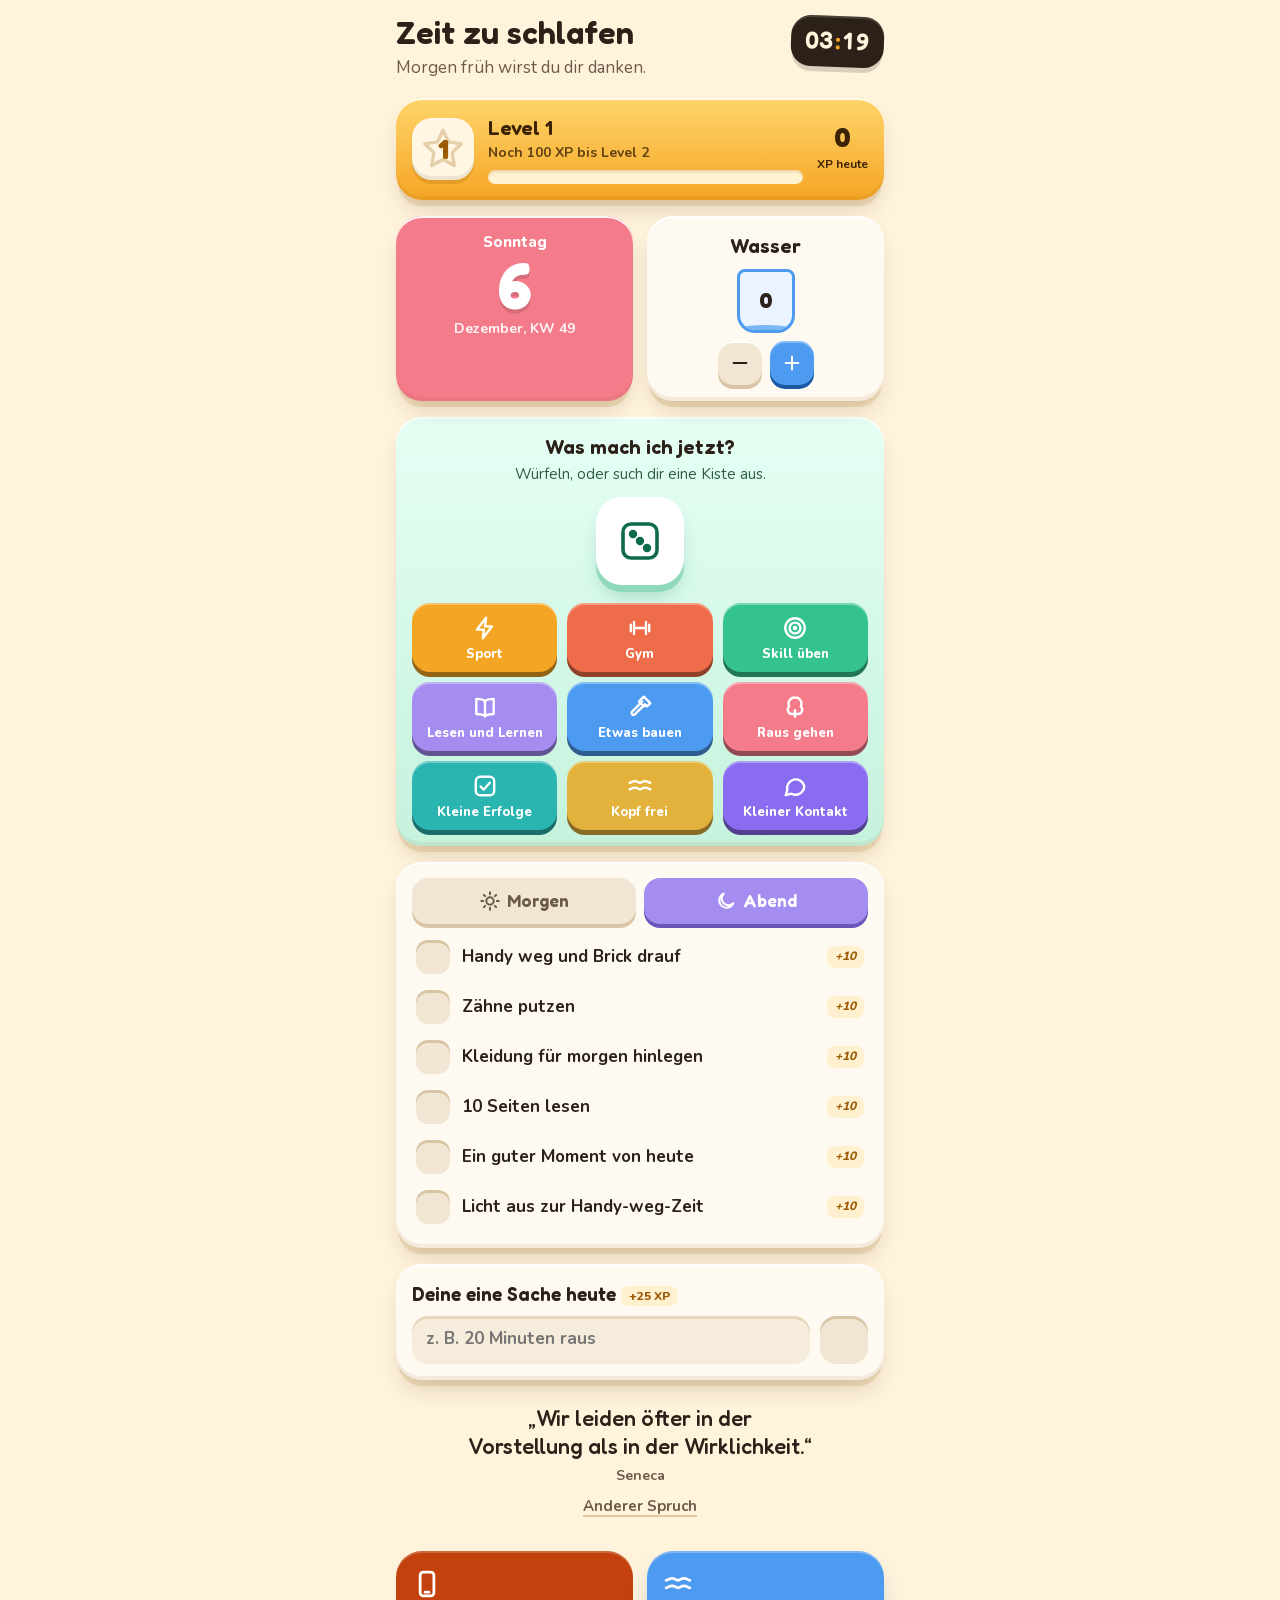
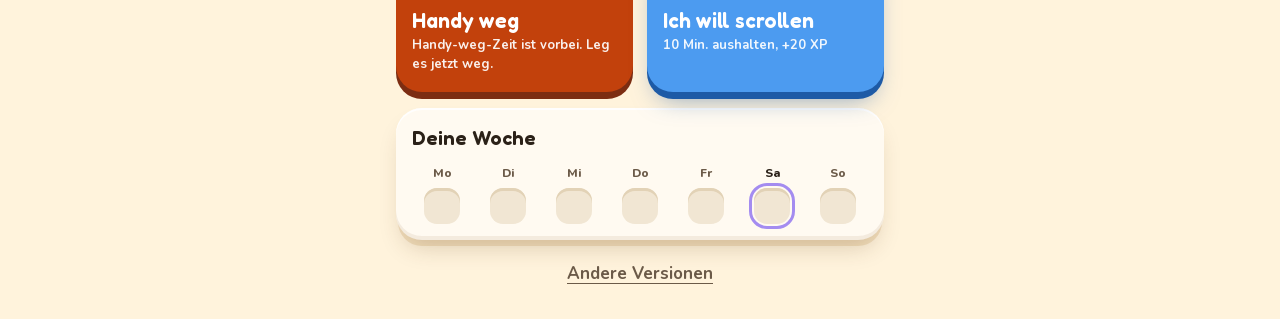
==== app/v/knete/index.html @ a9edc7f1 "Drei neue Varianten: Knete, Raster, Notizbuch - core.js: gemeinsamer Kern, alle Varianten teilen die" ====
<!DOCTYPE html>
<html lang="de">
<head>
  <meta charset="utf-8">
  <meta name="viewport" content="width=device-width, initial-scale=1, viewport-fit=cover, interactive-widget=resizes-content">
  <title>Tag · Knete</title>
  <meta name="theme-color" content="#fff3dc">
  <meta name="apple-mobile-web-app-capable" content="yes">
  <meta name="apple-mobile-web-app-title" content="Tag">
  <link rel="apple-touch-icon" href="../../icons/apple-touch-icon.png">
  <link rel="preload" href="../../fonts/fredoka-latin.woff2" as="font" type="font/woff2" crossorigin>
  <link rel="stylesheet" href="style.css">
</head>
<body>
  <main class="page">
    <header class="top">
      <div>
        <p class="hello" id="hello"></p>
        <p class="nudge" id="nudge"></p>
      </div>
      <time class="clock" id="clock"><span class="d"></span><span class="d"></span><span class="colon">:</span><span class="d"></span><span class="d"></span></time>
    </header>

    <!-- Level -->
    <section class="clay level" aria-labelledby="lvlTitle">
      <div class="lvl-badge" aria-hidden="true"><svg class="ic"><use href="../../icons.svg#i-star"/></svg><span id="lvlNum">1</span></div>
      <div class="lvl-txt">
        <h2 id="lvlTitle">Level <span id="lvlNum2">1</span></h2>
        <p id="lvlSub">Noch 100 XP bis Level 2</p>
        <div class="xp"><span id="xpBar"></span></div>
      </div>
      <p class="xp-today"><b id="xpToday">0</b><small>XP heute</small></p>
    </section>

    <div class="row2">
      <section class="clay date" aria-label="Datum">
        <p class="date-wd" id="dateWd"></p>
        <p class="date-num" id="dateNum"></p>
        <p class="date-mo" id="dateMo"></p>
      </section>
      <section class="clay water" aria-labelledby="waterT">
        <h2 id="waterT">Wasser</h2>
        <div class="glass" aria-hidden="true"><span id="glassFill"></span><b id="waterNum">0</b></div>
        <div class="water-btns">
          <button class="nub" id="waterMinus" aria-label="Ein Glas weniger"><svg class="ic"><use href="../../icons.svg#i-minus"/></svg></button>
          <button class="nub blue" id="waterPlus" aria-label="Ein Glas getrunken"><svg class="ic"><use href="../../icons.svg#i-plus"/></svg></button>
        </div>
      </section>
    </div>

    <!-- Würfel -->
    <section class="clay dice-box" aria-labelledby="diceT">
      <h2 id="diceT">Was mach ich jetzt?</h2>
      <p class="dice-sub">Würfeln, oder such dir eine Kiste aus.</p>
      <button class="dice" id="dice" aria-label="Würfeln"><svg class="ic"><use href="../../icons.svg#i-dice"/></svg></button>
      <div class="dice-result" id="diceResult" hidden>
        <p class="dr-group" id="drGroup"></p>
        <p class="dr-text" id="drText"></p>
        <div class="dr-btns">
          <button class="chip" id="drAgain">Nochmal</button>
          <button class="chip go" id="drGo">Mach ich +15 XP</button>
        </div>
      </div>
      <div class="boxes" id="boxes"></div>
    </section>

    <section class="clay routine">
      <div class="tabs" role="tablist" aria-label="Routine">
        <button role="tab" id="tM" aria-selected="true"><svg class="ic"><use href="../../icons.svg#i-sun"/></svg>Morgen</button>
        <button role="tab" id="tE" aria-selected="false"><svg class="ic"><use href="../../icons.svg#i-moon"/></svg>Abend</button>
      </div>
      <ul class="todo" id="todo"></ul>
    </section>

    <section class="clay focus">
      <label for="focus">Deine eine Sache heute <small>+25 XP</small></label>
      <div class="focus-row">
        <input id="focus" type="text" placeholder="z. B. 20 Minuten raus" autocomplete="off" enterkeyhint="done">
        <button class="tick" id="focusDone" aria-label="Erledigt" aria-pressed="false"></button>
      </div>
    </section>

    <section class="quote">
      <p id="qText"></p>
      <p class="q-by" id="qBy"></p>
      <button class="link" id="qNext">Anderer Spruch</button>
    </section>

    <div class="big-btns">
      <button class="big phone" id="brick">
        <svg class="ic"><use href="../../icons.svg#i-phone"/></svg>
        <b>Handy weg</b>
        <small id="bedInfo"></small>
      </button>
      <button class="big wave" id="urge">
        <svg class="ic"><use href="../../icons.svg#i-wave"/></svg>
        <b>Ich will scrollen</b>
        <small>10 Min. aushalten, +20 XP</small>
      </button>
    </div>

    <section class="clay week" aria-labelledby="weekT">
      <h2 id="weekT">Deine Woche</h2>
      <ol class="wk" id="wk"></ol>
    </section>

    <p class="foot"><a href="../../varianten.html">Andere Versionen</a></p>
  </main>

  <dialog class="sheet" id="boxSheet" aria-labelledby="boxTitle">
    <div class="sheet-in">
      <div class="sheet-top"><h2 id="boxTitle"></h2><button class="nub" data-close aria-label="Schließen"><svg class="ic"><use href="../../icons.svg#i-x"/></svg></button></div>
      <ul class="idea-list" id="boxList"></ul>
    </div>
  </dialog>

  <dialog class="sheet urge" id="urgeSheet" aria-labelledby="urgeT">
    <div class="sheet-in">
      <div class="sheet-top"><h2 id="urgeT">Welle reiten</h2><button class="nub" data-close aria-label="Schließen"><svg class="ic"><use href="../../icons.svg#i-x"/></svg></button></div>
      <div class="blob-wrap"><div class="blob" aria-hidden="true"></div><p class="u-time" id="uTime">10:00</p></div>
      <p class="u-breath" id="uBreath">Einatmen</p>
      <p class="u-idea">Stattdessen: <b id="uIdea"></b></p>
      <div class="dr-btns center">
        <button class="chip" id="uOther">Andere Idee</button>
        <button class="chip go" id="uWon">Geschafft +20 XP</button>
      </div>
    </div>
  </dialog>

  <script src="../../data.js"></script>
  <script src="../../core.js"></script>
  <script src="ui.js"></script>
</body>
</html>
---- app/v/knete/style.css ----
/* Knete: weiche, dicke Formen wie aus Spielknete. Fredoka + Nunito. */
@font-face { font-family: "Fredoka"; src: url("../../fonts/fredoka-latin.woff2") format("woff2"); font-weight: 400 700; font-display: swap; }
@font-face { font-family: "Nunito"; src: url("../../fonts/nunito-latin.woff2") format("woff2"); font-weight: 400 800; font-display: swap; }

:root {
  --bg: #fff3dc;
  --ink: #2b2118;
  --soft: #6b5a48;
  --card: #fffaf1;
  --amber: #f5a524;
  --amber-d: #9c5a06;
  --green: #34c38f;
  --green-d: #0d6b48;
  --blue: #4c9bf0;
  --blue-d: #1d5aa6;
  --rose: #f47c8a;
  --lilac: #a48cf0;
  --shadow: 0 8px 0 -2px rgba(156, 90, 6, 0.14), 0 14px 24px -8px rgba(80, 50, 10, 0.22);
  --inner: inset 0 2px 0 rgba(255, 255, 255, 0.9), inset 0 -4px 0 rgba(120, 70, 10, 0.08);
  --press: cubic-bezier(0.34, 1.56, 0.64, 1);
  --out: cubic-bezier(0.23, 1, 0.32, 1);
}

* { box-sizing: border-box; }
html { -webkit-tap-highlight-color: transparent; -webkit-text-size-adjust: 100%; overscroll-behavior: none; background: var(--bg); }
body { margin: 0; min-height: 100dvh; font-family: "Nunito", system-ui, sans-serif; font-size: 17px; line-height: 1.45; color: var(--ink); -webkit-font-smoothing: antialiased; }
::selection { background: #ffd98a; }
input { caret-color: var(--amber); font-size: 16px; }
h2 { margin: 0; font-family: "Fredoka", sans-serif; font-weight: 600; font-size: 20px; }

button { font: inherit; color: inherit; background: none; border: 0; padding: 0; cursor: pointer; touch-action: manipulation; user-select: none; -webkit-user-select: none; }
button:focus-visible, input:focus-visible, a:focus-visible { outline: 3px solid var(--blue); outline-offset: 3px; border-radius: 12px; }

.ic { width: 22px; height: 22px; fill: none; stroke: currentColor; stroke-width: 2.2; stroke-linecap: round; stroke-linejoin: round; flex: none; }

.page { max-width: 520px; margin: 0 auto; padding: calc(env(safe-area-inset-top) + 16px) 16px calc(env(safe-area-inset-bottom) + 32px); }

.clay { background: var(--card); border-radius: 26px; padding: 16px; box-shadow: var(--shadow), var(--inner); margin-bottom: 16px; }

/* Kopf */
.top { display: flex; justify-content: space-between; align-items: flex-start; gap: 12px; margin-bottom: 18px; }
.hello { margin: 0; font-family: "Fredoka", sans-serif; font-weight: 600; font-size: 32px; line-height: 1.05; }
.nudge { margin: 6px 0 0; color: var(--soft); max-width: 30ch; }

.clock {
  display: inline-flex; align-items: center; padding: 8px 14px; border-radius: 20px;
  background: var(--ink); color: #fff3dc; box-shadow: 0 6px 0 -1px #00000026, inset 0 2px 0 #ffffff26;
  font-family: "Fredoka", sans-serif; font-weight: 600; font-size: 24px; font-variant-numeric: tabular-nums;
  transform: rotate(2deg);
}
.clock .d { position: relative; display: inline-block; width: 0.6em; height: 1.2em; line-height: 1.2em; text-align: center; overflow: hidden; }
.clock .d b { position: absolute; inset: 0; font-weight: inherit; }
.clock .d b.in { animation: bounce-in 600ms var(--press) both; }
.clock .d b.out { animation: drop-out 380ms var(--out) both; }
@keyframes bounce-in { from { transform: translateY(100%) scale(0.6); } to { transform: none; } }
@keyframes drop-out { to { transform: translateY(-100%) scale(0.6); opacity: 0; } }
.clock .colon { display: inline-block; margin: 0 1px; animation: wiggle 2s ease-in-out infinite; color: var(--amber); }
@keyframes wiggle { 0%, 100% { transform: scale(1); } 50% { transform: scale(0.7); opacity: 0.5; } }

/* Level */
.level { display: flex; align-items: center; gap: 14px; background: linear-gradient(180deg, #ffd56b, var(--amber)); }
.lvl-badge { position: relative; display: grid; place-items: center; width: 62px; height: 62px; flex: none; border-radius: 20px; background: #fff7e3; color: var(--amber-d); box-shadow: inset 0 -4px 0 #00000014, 0 4px 0 #9c5a0633; }
.lvl-badge .ic { position: absolute; width: 50px; height: 50px; opacity: 0.25; stroke-width: 1.6; }
.lvl-badge span { position: relative; font-family: "Fredoka", sans-serif; font-weight: 700; font-size: 28px; }
.lvl-txt { flex: 1; min-width: 0; color: #3b2304; }
.lvl-txt p { margin: 0 0 6px; font-size: 14px; font-weight: 700; opacity: 0.8; }
.xp { height: 14px; border-radius: 8px; background: #fff3d1; box-shadow: inset 0 2px 3px #9c5a0633; overflow: hidden; }
.xp span { display: block; height: 100%; width: 0; border-radius: 8px; background: var(--green); box-shadow: inset 0 -3px 0 #0000001f; transition: width 900ms var(--out); }
.xp-today { margin: 0; text-align: center; color: #3b2304; }
.xp-today b { display: block; font-family: "Fredoka", sans-serif; font-size: 28px; line-height: 1; }
.xp-today small { font-size: 12px; font-weight: 700; }
.xp-today b.pop { animation: pop 500ms var(--press); }
@keyframes pop { 0% { transform: scale(1); } 40% { transform: scale(1.35); } 100% { transform: scale(1); } }

/* Datum + Wasser */
.row2 { display: grid; grid-template-columns: 1fr 1fr; gap: 14px; }
.date { text-align: center; background: var(--rose); color: #fff; }
.date-wd { margin: 0; font-weight: 800; font-size: 15px; }
.date-num { margin: 0; font-family: "Fredoka", sans-serif; font-weight: 700; font-size: 64px; line-height: 1; text-shadow: 0 4px 0 #0000001f; }
.date-mo { margin: 2px 0 0; font-weight: 700; font-size: 14px; opacity: 0.95; }

.water { display: flex; flex-direction: column; align-items: center; gap: 8px; }
.glass { position: relative; width: 58px; height: 64px; border-radius: 8px 8px 18px 18px; border: 3px solid var(--blue); overflow: hidden; background: #eaf3ff; display: grid; place-items: center; }
.glass span { position: absolute; left: 0; right: 0; bottom: 0; height: 0; background: var(--blue); transition: height 600ms var(--press); }
.glass span::before { content: ""; position: absolute; left: -10%; right: -10%; top: -5px; height: 10px; border-radius: 50%; background: #79b6f6; }
.glass b { position: relative; font-family: "Fredoka", sans-serif; font-size: 22px; color: var(--ink); mix-blend-mode: normal; }
.glass.full b { color: #fff; }
.water-btns { display: flex; gap: 8px; }
.nub { display: grid; place-items: center; width: 44px; height: 44px; border-radius: 15px; background: #f1e6d3; box-shadow: 0 4px 0 #d9c5a5, inset 0 2px 0 #fff; transition: transform 150ms var(--out), box-shadow 150ms var(--out); }
.nub:active { transform: translateY(3px); box-shadow: 0 1px 0 #d9c5a5, inset 0 2px 0 #fff; }
.nub.blue { background: var(--blue); color: #fff; box-shadow: 0 4px 0 var(--blue-d), inset 0 2px 0 #ffffff55; }
.nub.blue:active { box-shadow: 0 1px 0 var(--blue-d); }

/* Würfel */
.dice-box { text-align: center; background: linear-gradient(180deg, #e6fff4, #c5f2dd); }
.dice-sub { margin: 2px 0 12px; color: #2f5a48; font-size: 15px; }
.dice { display: inline-grid; place-items: center; width: 88px; height: 88px; border-radius: 26px; background: #fff; color: var(--green-d); box-shadow: 0 7px 0 #8fd9b8, 0 14px 22px -8px #0d6b4855, inset 0 3px 0 #fff; transition: transform 160ms var(--out); }
.dice .ic { width: 48px; height: 48px; stroke-width: 1.8; }
.dice:active { transform: translateY(4px) scale(0.97); }
.dice.roll { animation: roll 700ms var(--press); }
@keyframes roll { 0% { transform: rotate(0); } 30% { transform: rotate(-200deg) scale(0.85); } 70% { transform: rotate(380deg) scale(1.1); } 100% { transform: rotate(360deg); } }
.dice-result { margin: 16px 0 4px; padding: 16px; border-radius: 20px; background: #fff; box-shadow: var(--inner); animation: rise 420ms var(--press); }
@keyframes rise { from { transform: translateY(12px) scale(0.96); opacity: 0; } to { transform: none; opacity: 1; } }
.dr-group { margin: 0; font-weight: 800; font-size: 13px; color: var(--green-d); }
.dr-text { margin: 4px 0 12px; font-family: "Fredoka", sans-serif; font-weight: 500; font-size: 22px; line-height: 1.25; }
.dr-btns { display: flex; gap: 8px; justify-content: center; flex-wrap: wrap; }
.chip { min-height: 44px; padding: 0 18px; border-radius: 16px; font-weight: 800; background: #f1e6d3; box-shadow: 0 4px 0 #d9c5a5; transition: transform 140ms var(--out), box-shadow 140ms var(--out); }
.chip.go { background: var(--green); color: #fff; box-shadow: 0 4px 0 var(--green-d); }
.chip:active { transform: translateY(3px); box-shadow: 0 1px 0 #d9c5a5; }
.chip.go:active { box-shadow: 0 1px 0 var(--green-d); }

.boxes { display: grid; grid-template-columns: repeat(3, 1fr); gap: 10px; margin-top: 18px; }
.box { display: flex; flex-direction: column; align-items: center; gap: 6px; padding: 12px 4px 10px; border-radius: 18px; background: var(--c); color: #fff; box-shadow: 0 5px 0 color-mix(in srgb, var(--c) 60%, #000), inset 0 2px 0 #ffffff55; transition: transform 140ms var(--out), box-shadow 140ms var(--out); }
.box:active { transform: translateY(4px); box-shadow: 0 1px 0 color-mix(in srgb, var(--c) 60%, #000); }
.box .ic { width: 26px; height: 26px; }
.box b { font-size: 13px; font-weight: 800; line-height: 1.15; text-align: center; }

/* Routine */
.tabs { display: grid; grid-template-columns: 1fr 1fr; gap: 8px; margin-bottom: 8px; }
.tabs button { display: flex; align-items: center; justify-content: center; gap: 6px; min-height: 46px; border-radius: 16px; font-family: "Fredoka", sans-serif; font-weight: 600; font-size: 17px; background: #f1e6d3; color: var(--soft); box-shadow: 0 4px 0 #d9c5a5; transition: transform 140ms var(--out); }
.tabs button[aria-selected="true"] { background: var(--lilac); color: #fff; box-shadow: 0 4px 0 #6c55b8; }
.tabs button:active { transform: translateY(3px); }
.todo { list-style: none; margin: 0; padding: 0; }
.todo button { display: flex; align-items: center; gap: 12px; width: 100%; min-height: 50px; padding: 6px 4px; text-align: left; font-weight: 700; }
.tick { flex: none; width: 34px; height: 34px; border-radius: 12px; background: #f1e6d3; box-shadow: inset 0 3px 0 #d9c5a5; display: grid; place-items: center; transition: background-color 200ms var(--out); }
[aria-pressed="true"] > .tick, .tick[aria-pressed="true"] { background: var(--green); box-shadow: 0 3px 0 var(--green-d); animation: pop 420ms var(--press); }
[aria-pressed="true"] > .tick::after, .tick[aria-pressed="true"]::after { content: ""; width: 13px; height: 7px; border: solid #fff; border-width: 0 0 3px 3px; transform: translateY(-2px) rotate(-45deg); }
.todo [aria-pressed="true"] span { color: var(--soft); text-decoration: line-through; text-decoration-thickness: 2px; }
.todo .xp-tag { margin-left: auto; font-size: 12px; font-weight: 800; color: var(--amber-d); background: #fff1cf; padding: 2px 8px; border-radius: 8px; }

/* Fokus */
.focus label { display: block; font-family: "Fredoka", sans-serif; font-weight: 600; font-size: 19px; }
.focus label small { font-family: "Nunito", sans-serif; font-size: 12px; font-weight: 800; color: var(--amber-d); background: #fff1cf; padding: 2px 8px; border-radius: 8px; vertical-align: middle; }
.focus-row { display: flex; align-items: center; gap: 10px; margin-top: 8px; }
.focus-row input { flex: 1; min-width: 0; min-height: 48px; padding: 0 14px; border: 0; border-radius: 16px; background: #f6ecdb; box-shadow: inset 0 3px 0 #e6d6bb; font: inherit; font-weight: 700; color: var(--ink); }
.focus-row .tick { width: 48px; height: 48px; border-radius: 16px; }

/* Spruch */
.quote { margin: 24px 6px 22px; text-align: center; }
.quote p { margin: 0; font-family: "Fredoka", sans-serif; font-weight: 500; font-size: 22px; line-height: 1.3; text-wrap: balance; }
.quote .q-by { margin-top: 6px; font-family: "Nunito", sans-serif; font-size: 14px; font-weight: 700; color: var(--soft); }
.quote p.swap { animation: rise 420ms var(--press); }
.link { min-height: 44px; color: var(--soft); font-weight: 700; font-size: 15px; text-decoration: underline; text-underline-offset: 4px; text-decoration-thickness: 2px; text-decoration-color: #e2c9a1; }

/* Große Knöpfe */
.big-btns { display: grid; grid-template-columns: 1fr 1fr; gap: 14px; margin-bottom: 16px; }
.big { display: flex; flex-direction: column; align-items: flex-start; gap: 4px; padding: 18px 16px; border-radius: 26px; text-align: left; color: #fff; transition: transform 150ms var(--out), box-shadow 150ms var(--out); }
.big .ic { width: 30px; height: 30px; margin-bottom: 6px; }
.big b { font-family: "Fredoka", sans-serif; font-weight: 600; font-size: 21px; line-height: 1.1; }
.big small { font-size: 13px; font-weight: 700; opacity: 0.92; }
.big.phone { background: var(--ink); box-shadow: 0 7px 0 #000, 0 16px 24px -10px #0006, inset 0 2px 0 #ffffff22; }
.big.phone.urgent { background: #c2410c; box-shadow: 0 7px 0 #7c2d12, inset 0 2px 0 #ffffff33; }
.big.wave { background: var(--blue); box-shadow: 0 7px 0 var(--blue-d), 0 16px 24px -10px #1d5aa688, inset 0 2px 0 #ffffff44; }
.big:active { transform: translateY(5px); box-shadow: 0 2px 0 #000; }
.big.wave:active { box-shadow: 0 2px 0 var(--blue-d); }

/* Woche */
.wk { list-style: none; margin: 12px 0 0; padding: 0; display: grid; grid-template-columns: repeat(7, 1fr); gap: 6px; text-align: center; }
.wk li { display: flex; flex-direction: column; align-items: center; gap: 6px; font-size: 12px; font-weight: 800; color: var(--soft); }
.wk .ball { width: 36px; height: 36px; border-radius: 13px; display: grid; place-items: center; background: #f1e6d3; box-shadow: inset 0 3px 0 #e2d2b6; color: var(--ink); font-family: "Fredoka", sans-serif; font-size: 15px; }
.wk .ball.half { background: #ffe1a3; box-shadow: 0 3px 0 #e0b25c; }
.wk .ball.full { background: var(--green); color: #fff; box-shadow: 0 3px 0 var(--green-d); }
.wk .today { color: var(--ink); }
.wk .today .ball { outline: 3px solid var(--lilac); outline-offset: 2px; }

.foot { text-align: center; margin: 22px 0 0; }
.foot a { color: var(--soft); font-weight: 700; text-underline-offset: 4px; }

/* Sheets */
.sheet { width: 100%; max-width: 560px; max-height: 88dvh; margin: auto auto 0; padding: 0; border: 0; border-radius: 30px 30px 0 0; background: var(--bg); color: var(--ink); }
.sheet[open] { animation: sheet-up 520ms var(--press); }
.sheet::backdrop { background: #2b211866; }
@keyframes sheet-up { from { transform: translateY(100%); } to { transform: none; } }
.sheet-in { max-height: 88dvh; overflow-y: auto; overscroll-behavior: contain; padding: 18px 16px calc(env(safe-area-inset-bottom) + 28px); }
.sheet-top { display: flex; align-items: center; justify-content: space-between; gap: 10px; margin-bottom: 10px; }
.sheet-top h2 { font-size: 24px; }
.idea-list { list-style: none; margin: 0; padding: 0; display: grid; gap: 10px; }
.idea-list button { display: flex; align-items: center; gap: 12px; width: 100%; min-height: 56px; padding: 10px 12px; border-radius: 18px; text-align: left; background: var(--card); box-shadow: 0 4px 0 #ead9bd; font-weight: 700; }
.idea-list button[aria-pressed="true"] span { color: var(--soft); text-decoration: line-through; }

.urge .sheet-in { text-align: center; }
.blob-wrap { position: relative; display: grid; place-items: center; height: 230px; }
.blob { position: absolute; width: 170px; height: 170px; background: var(--blue); border-radius: 46% 54% 42% 58% / 55% 44% 56% 45%; box-shadow: inset 0 -12px 0 #00000022, inset 0 10px 0 #ffffff44; animation: blob 10s ease-in-out infinite; }
@keyframes blob {
  0%, 100% { transform: scale(0.82) rotate(0); border-radius: 46% 54% 42% 58% / 55% 44% 56% 45%; }
  45% { transform: scale(1.18) rotate(40deg); border-radius: 58% 42% 55% 45% / 45% 58% 42% 55%; }
}
.u-time { position: relative; margin: 0; font-family: "Fredoka", sans-serif; font-weight: 700; font-size: 50px; color: #fff; text-shadow: 0 3px 0 #1d5aa6; font-variant-numeric: tabular-nums; }
.u-breath { margin: 0 0 10px; font-weight: 800; color: var(--blue-d); }
.u-idea { margin: 0 0 14px; }
.u-idea b { font-family: "Fredoka", sans-serif; font-weight: 600; font-size: 20px; display: block; }

.toast { position: fixed; left: 50%; bottom: calc(env(safe-area-inset-bottom) + 22px); transform: translate(-50%, 30px) scale(0.9); padding: 12px 18px; border-radius: 18px; background: var(--ink); color: #fff; font-weight: 800; opacity: 0; pointer-events: none; transition: opacity 200ms, transform 420ms var(--press); z-index: 20; max-width: calc(100% - 32px); }
.toast.show { opacity: 1; transform: translate(-50%, 0) scale(1); }

@media (prefers-reduced-motion: reduce) { *, *::before, *::after { animation-duration: 0.01ms !important; animation-iteration-count: 1 !important; transition-duration: 0.01ms !important; } }
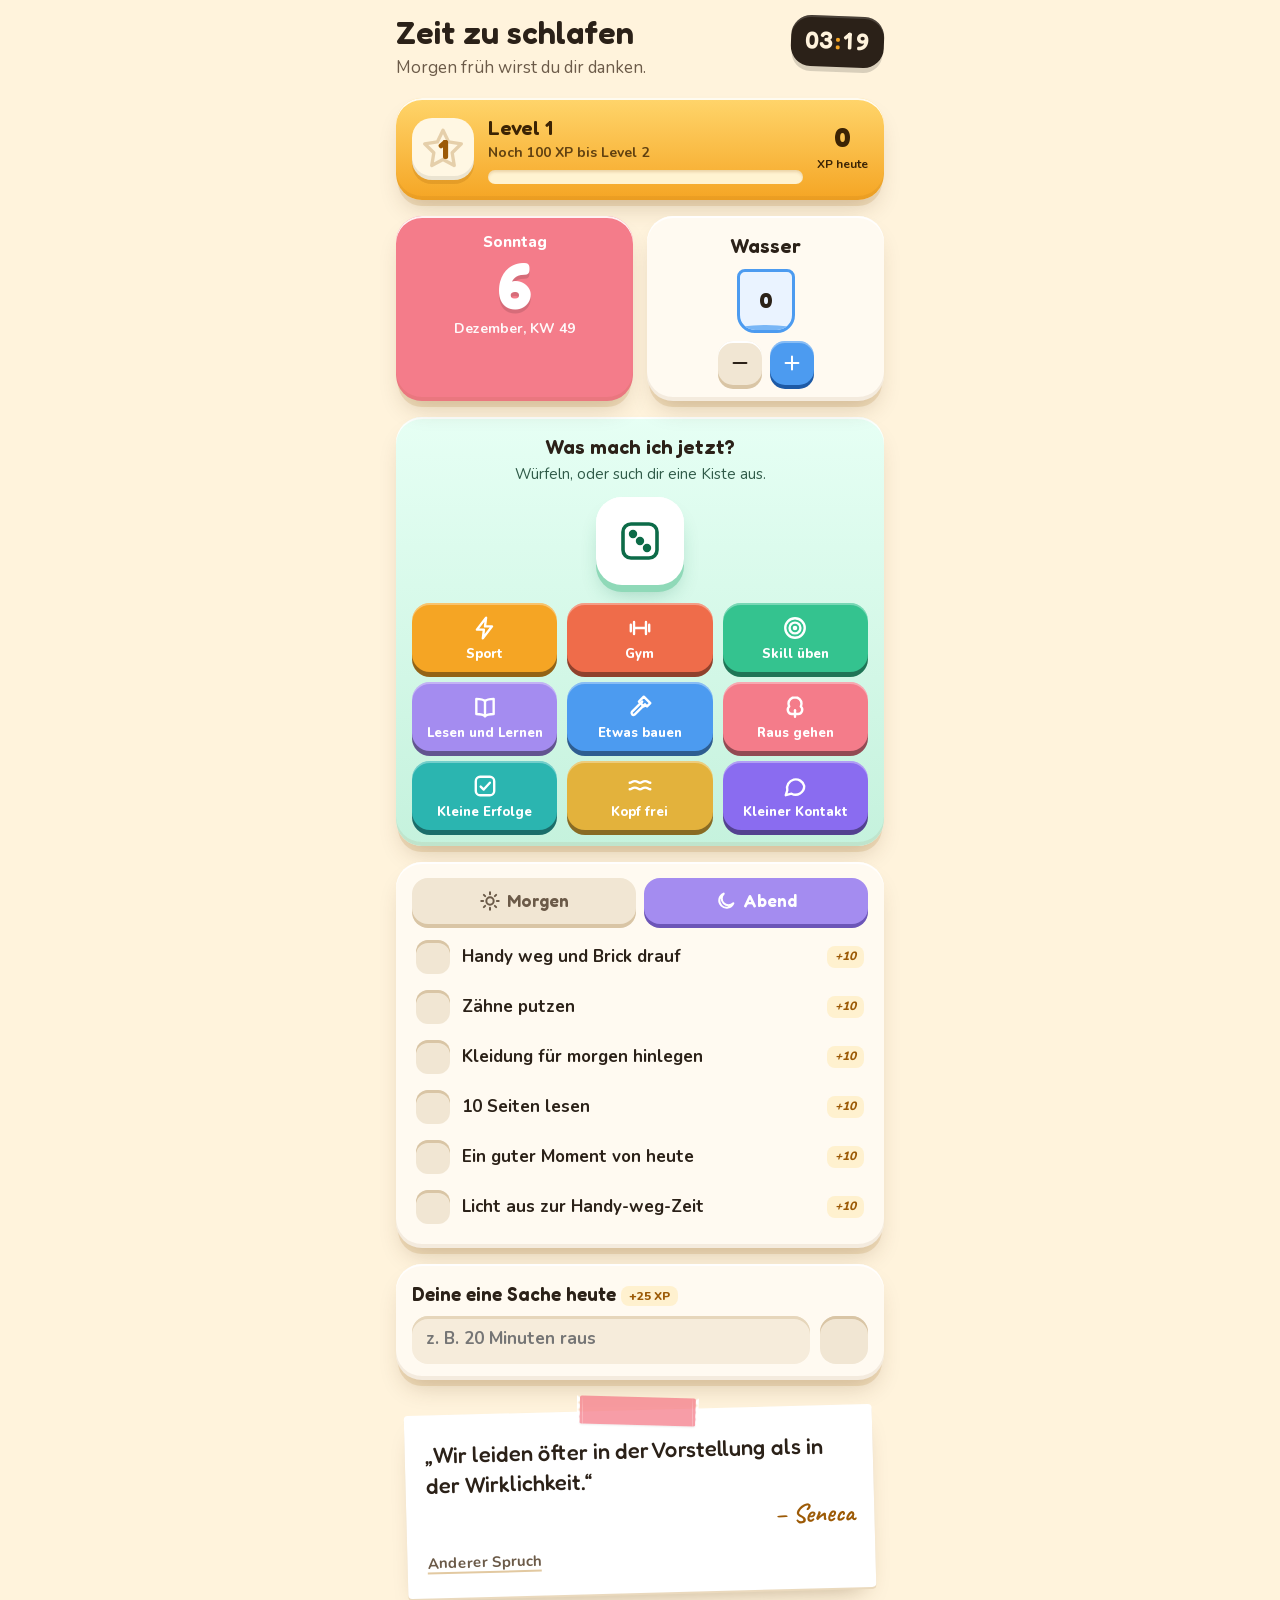
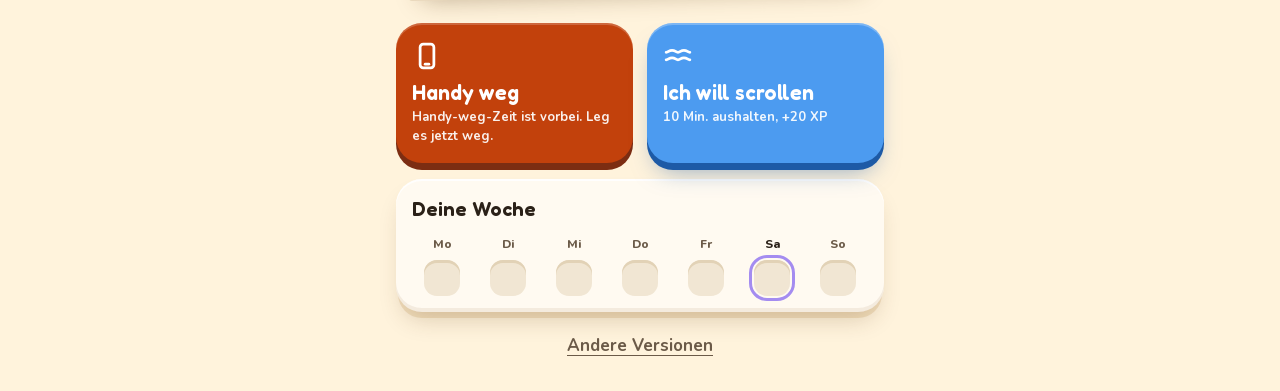
==== commit 01f6c69f: "Knete: Spruch als Zettel mit Klebeband wie im Notizbuch Co-Authored-By: Claude Opus 5.5 <noreply@ant" ====
--- a/app/v/knete/index.html
+++ b/app/v/knete/index.html
@@ -9,6 +9,7 @@
   <meta name="apple-mobile-web-app-title" content="Tag">
   <link rel="apple-touch-icon" href="../../icons/apple-touch-icon.png">
   <link rel="preload" href="../../fonts/fredoka-latin.woff2" as="font" type="font/woff2" crossorigin>
+  <link rel="preload" href="../../fonts/caveat-latin.woff2" as="font" type="font/woff2" crossorigin>
   <link rel="stylesheet" href="style.css">
 </head>
 <body>
@@ -80,11 +81,12 @@
       </div>
     </section>
 
-    <section class="quote">
-      <p id="qText"></p>
-      <p class="q-by" id="qBy"></p>
+    <figure class="quote">
+      <span class="tape" aria-hidden="true"></span>
+      <blockquote id="qText"></blockquote>
+      <figcaption class="q-by" id="qBy"></figcaption>
       <button class="link" id="qNext">Anderer Spruch</button>
-    </section>
+    </figure>
 
     <div class="big-btns">
       <button class="big phone" id="brick">
--- a/app/v/knete/style.css
+++ b/app/v/knete/style.css
@@ -1,5 +1,6 @@
 /* Knete: weiche, dicke Formen wie aus Spielknete. Fredoka + Nunito. */
 @font-face { font-family: "Fredoka"; src: url("../../fonts/fredoka-latin.woff2") format("woff2"); font-weight: 400 700; font-display: swap; }
+@font-face { font-family: "Caveat"; src: url("../../fonts/caveat-latin.woff2") format("woff2"); font-weight: 400 700; font-display: swap; }
 @font-face { font-family: "Nunito"; src: url("../../fonts/nunito-latin.woff2") format("woff2"); font-weight: 400 800; font-display: swap; }
 
 :root {
@@ -135,11 +136,58 @@
 .focus-row input { flex: 1; min-width: 0; min-height: 48px; padding: 0 14px; border: 0; border-radius: 16px; background: #f6ecdb; box-shadow: inset 0 3px 0 #e6d6bb; font: inherit; font-weight: 700; color: var(--ink); }
 .focus-row .tick { width: 48px; height: 48px; border-radius: 16px; }
 
-/* Spruch */
-.quote { margin: 24px 6px 22px; text-align: center; }
-.quote p { margin: 0; font-family: "Fredoka", sans-serif; font-weight: 500; font-size: 22px; line-height: 1.3; text-wrap: balance; }
-.quote .q-by { margin-top: 6px; font-family: "Nunito", sans-serif; font-size: 14px; font-weight: 700; color: var(--soft); }
-.quote p.swap { animation: rise 420ms var(--press); }
+/* Spruch: Zettel mit Klebeband, wie aus dem Notizbuch */
+.quote {
+  position: relative;
+  margin: 30px 10px 30px;
+  padding: 26px 20px 12px;
+  background: #fff;
+  border-radius: 4px;
+  box-shadow: 0 2px 0 #ead9bd, 0 14px 26px -14px rgba(80, 50, 10, 0.4);
+  transform: rotate(-1.5deg);
+}
+.tape {
+  position: absolute;
+  top: -13px;
+  left: 50%;
+  width: 116px;
+  height: 28px;
+  transform: translateX(-50%) rotate(3deg);
+  background: color-mix(in srgb, var(--rose) 75%, transparent);
+  border-radius: 2px;
+  box-shadow: 0 1px 2px rgba(0, 0, 0, 0.08);
+}
+.tape::before, .tape::after {
+  content: "";
+  position: absolute;
+  top: 0;
+  bottom: 0;
+  width: 6px;
+  background: radial-gradient(circle at 0 50%, #fff 3px, transparent 3.5px) 0 0 / 6px 7px repeat-y;
+}
+.tape::before { left: -3px; }
+.tape::after { right: -3px; transform: scaleX(-1); }
+.quote blockquote {
+  position: relative;
+  margin: 0;
+  font-family: "Fredoka", sans-serif;
+  font-weight: 500;
+  font-size: 22px;
+  line-height: 1.35;
+  text-wrap: pretty;
+}
+.quote blockquote.swap { animation: rise 420ms var(--press); }
+.quote .q-by {
+  position: relative;
+  margin-top: 4px;
+  text-align: right;
+  font-family: "Caveat", cursive;
+  font-size: 26px;
+  font-weight: 700;
+  color: var(--amber-d);
+}
+.quote .q-by:empty { display: none; }
+.quote .link { position: relative; }
 .link { min-height: 44px; color: var(--soft); font-weight: 700; font-size: 15px; text-decoration: underline; text-underline-offset: 4px; text-decoration-thickness: 2px; text-decoration-color: #e2c9a1; }
 
 /* Große Knöpfe */
